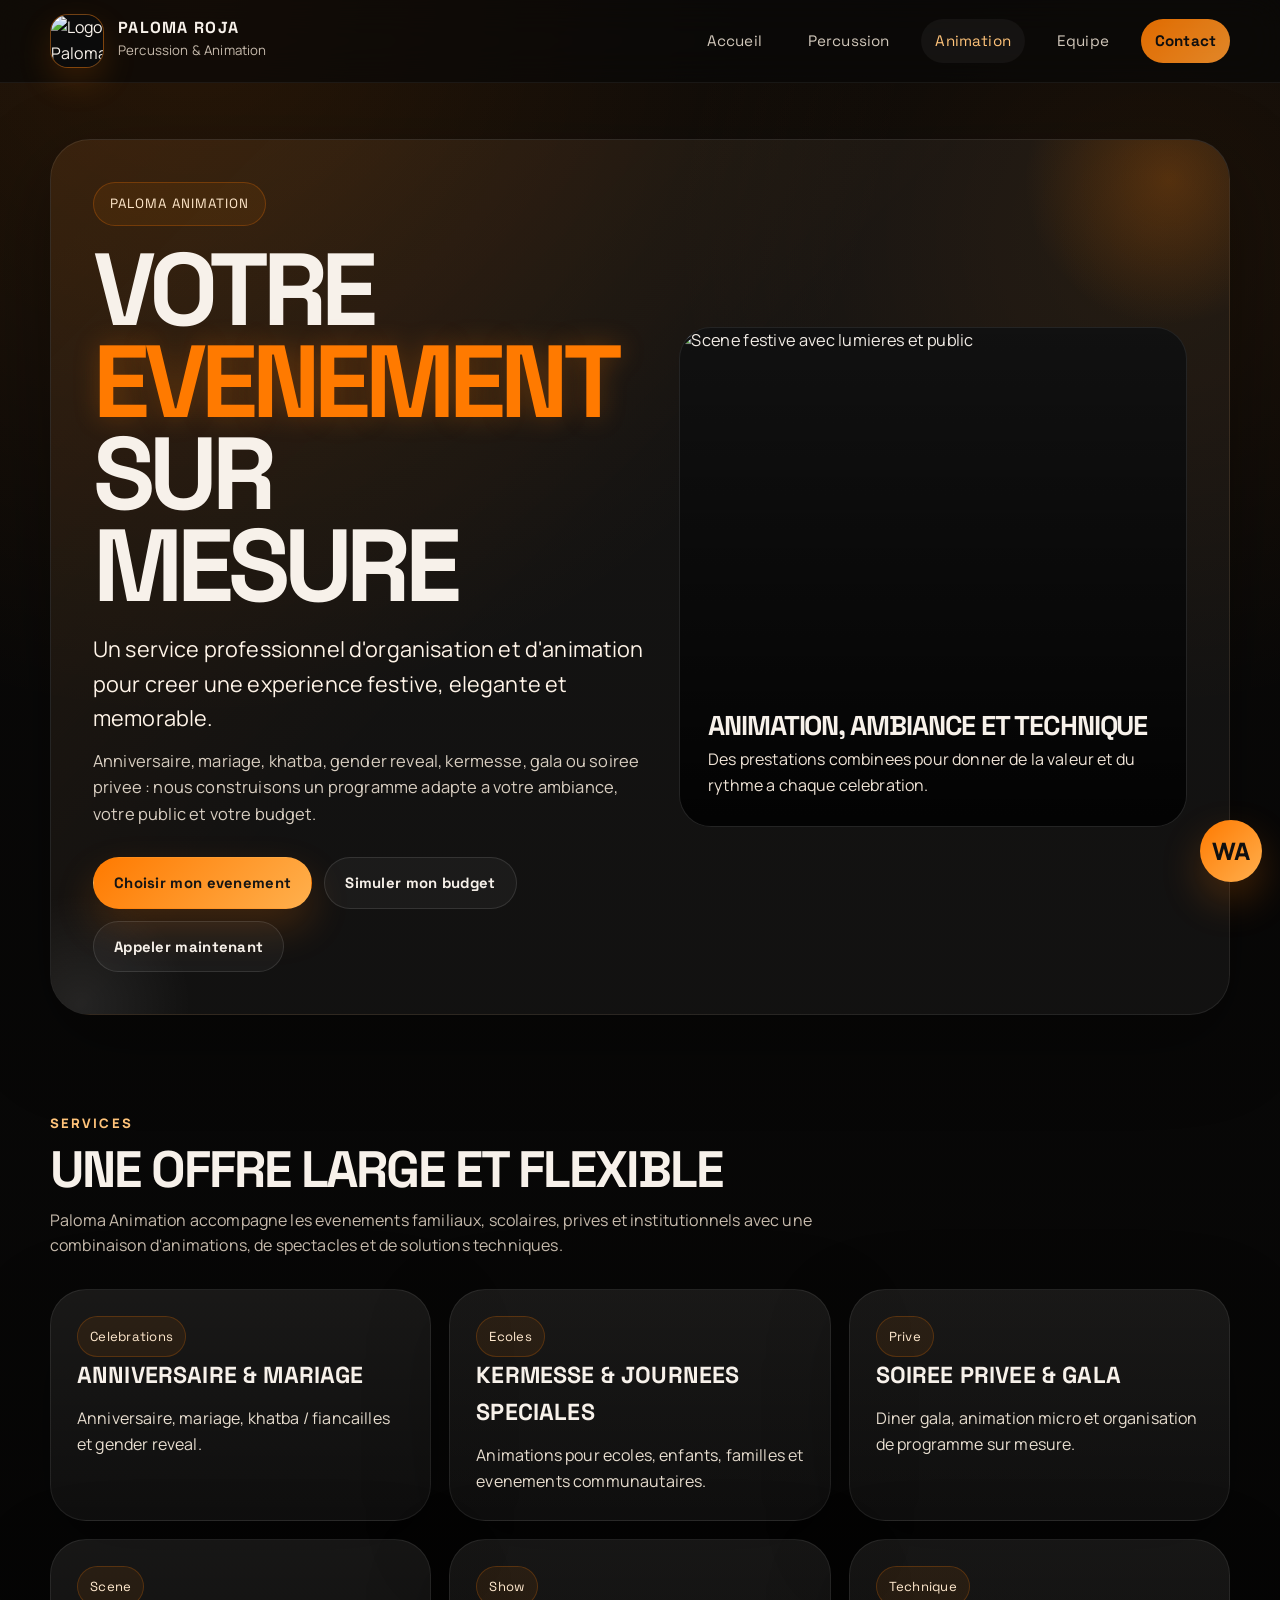
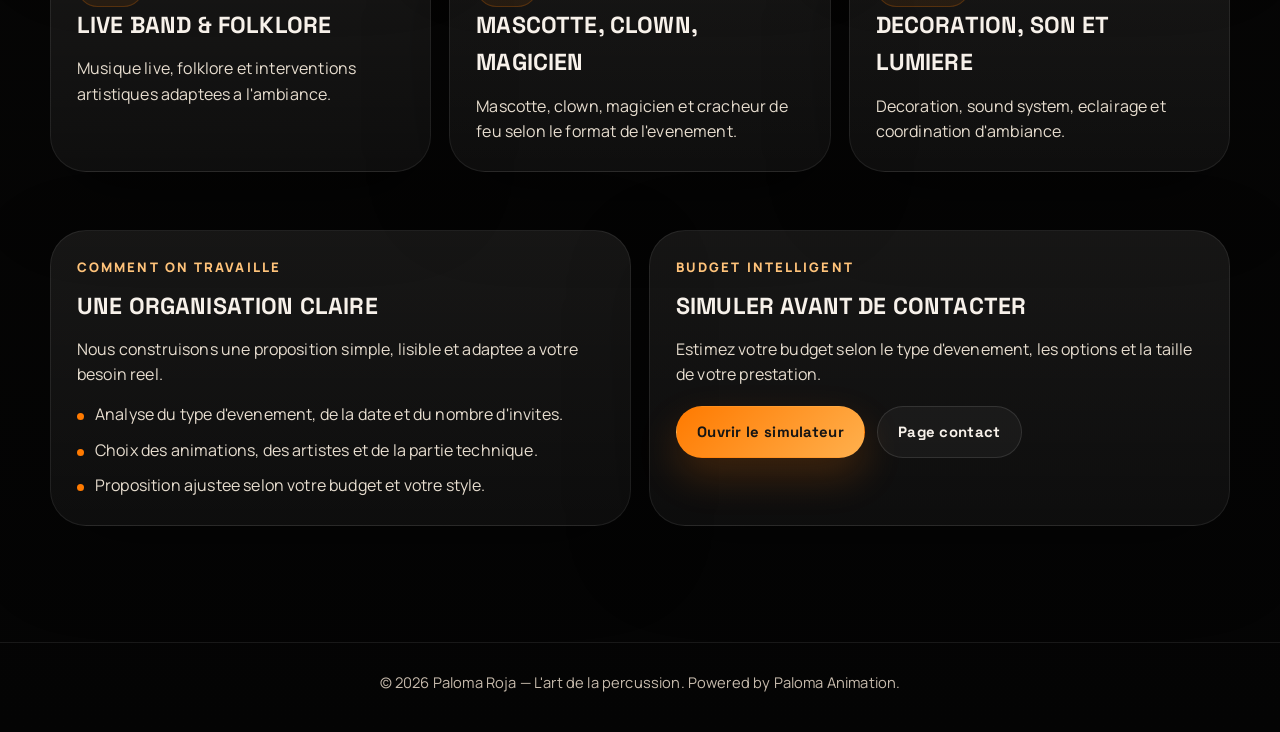
==== animation.html @ 83c39604 "add team page and event budget simulator" ====
<!DOCTYPE html>
<html lang="fr">
<head>
  <meta charset="UTF-8" />
  <meta name="viewport" content="width=device-width, initial-scale=1.0" />
  <title>Paloma Animation</title>
  <meta
    name="description"
    content="Paloma Animation : organisation et animation d'evenements, anniversaires, mariages, ecoles et celebrations."
  />
  <link rel="preconnect" href="https://fonts.googleapis.com" />
  <link rel="preconnect" href="https://fonts.gstatic.com" crossorigin />
  <link
    href="https://fonts.googleapis.com/css2?family=Manrope:wght@400;500;700;800&family=Space+Grotesk:wght@500;700&display=swap"
    rel="stylesheet"
  />
  <link rel="stylesheet" href="style.css" />
</head>
<body>
  <div class="page-shell">
    <nav class="nav">
      <div class="container nav-inner">
        <a class="brand" href="index.html" aria-label="Paloma Roja accueil">
          <div class="brand-mark">
            <img src="logo.png" alt="Logo Paloma Roja" data-logo-image />
          </div>
          <div class="brand-text">
            <strong>Paloma Roja</strong>
            <span>Percussion & Animation</span>
          </div>
        </a>

        <div class="nav-links">
          <a href="index.html" data-nav-link>Accueil</a>
          <a href="percussion.html" data-nav-link>Percussion</a>
          <a href="animation.html" data-nav-link>Animation</a>
          <a href="equipe.html" data-nav-link>Equipe</a>
          <a href="contact.html" data-nav-link class="nav-cta">Contact</a>
        </div>
      </div>
    </nav>

    <main class="main-content">
      <section class="page-hero">
        <div class="container">
          <div class="page-hero-shell">
            <div class="page-hero-grid">
              <div>
                <div class="page-eyebrow">Paloma Animation</div>
                <h1>Votre <span class="accent">evenement</span> sur mesure</h1>
                <p class="page-hero-subtitle">
                  Un service professionnel d'organisation et d'animation pour creer une experience festive, elegante
                  et memorable.
                </p>
                <p class="page-hero-copy">
                  Anniversaire, mariage, khatba, gender reveal, kermesse, gala ou soiree privee : nous construisons un
                  programme adapte a votre ambiance, votre public et votre budget.
                </p>
                <div class="button-row">
                  <a
                    class="btn btn-primary"
                    href="https://wa.me/212612828842?text=Salam%2C%20bghit%20organisation%20dyal%20event%20m3a%20Paloma%20Animation.%0AName%3A%0APhone%3A%0ACity%3A%0AEvent%20type%3A%0ADate%3A%0ANumber%20of%20guests%3A%0AServices%20needed%3A%0ABudget%3A"
                    target="_blank"
                    rel="noopener"
                  >
                    Choisir mon evenement
                  </a>
                  <a class="btn btn-ghost" href="budget.html">Simuler mon budget</a>
                  <a class="btn btn-ghost" href="tel:+212612828842">Appeler maintenant</a>
                </div>
              </div>

              <article class="visual-card">
                <img
                  src="https://images.unsplash.com/photo-1492684223066-81342ee5ff30?auto=format&fit=crop&w=1200&q=80"
                  alt="Scene festive avec lumieres et public"
                />
                <div class="visual-card-copy">
                  <h2>Animation, ambiance et technique</h2>
                  <p>Des prestations combinees pour donner de la valeur et du rythme a chaque celebration.</p>
                </div>
              </article>
            </div>
          </div>
        </div>
      </section>

      <section class="section">
        <div class="container">
          <div class="section-header">
            <div class="section-header-copy">
              <div class="kicker">Services</div>
              <h2>Une offre large et flexible</h2>
              <p>
                Paloma Animation accompagne les evenements familiaux, scolaires, prives et institutionnels avec une
                combinaison d'animations, de spectacles et de solutions techniques.
              </p>
            </div>
          </div>

          <div class="service-grid">
            <article class="service-card">
              <span class="service-tag">Celebrations</span>
              <h3>Anniversaire & mariage</h3>
              <p>Anniversaire, mariage, khatba / fiancailles et gender reveal.</p>
            </article>
            <article class="service-card">
              <span class="service-tag">Ecoles</span>
              <h3>Kermesse & journees speciales</h3>
              <p>Animations pour ecoles, enfants, familles et evenements communautaires.</p>
            </article>
            <article class="service-card">
              <span class="service-tag">Prive</span>
              <h3>Soiree privee & gala</h3>
              <p>Diner gala, animation micro et organisation de programme sur mesure.</p>
            </article>
            <article class="service-card">
              <span class="service-tag">Scene</span>
              <h3>Live band & folklore</h3>
              <p>Musique live, folklore et interventions artistiques adaptees a l'ambiance.</p>
            </article>
            <article class="service-card">
              <span class="service-tag">Show</span>
              <h3>Mascotte, clown, magicien</h3>
              <p>Mascotte, clown, magicien et cracheur de feu selon le format de l'evenement.</p>
            </article>
            <article class="service-card">
              <span class="service-tag">Technique</span>
              <h3>Decoration, son et lumiere</h3>
              <p>Decoration, sound system, eclairage et coordination d'ambiance.</p>
            </article>
          </div>

          <div class="dual-grid section">
            <article class="feature-card">
              <div class="kicker">Comment on travaille</div>
              <h3>Une organisation claire</h3>
              <p>Nous construisons une proposition simple, lisible et adaptee a votre besoin reel.</p>
              <ul>
                <li>Analyse du type d'evenement, de la date et du nombre d'invites.</li>
                <li>Choix des animations, des artistes et de la partie technique.</li>
                <li>Proposition ajustee selon votre budget et votre style.</li>
              </ul>
            </article>

            <article class="feature-card">
              <div class="kicker">Budget intelligent</div>
              <h3>Simuler avant de contacter</h3>
              <p>Estimez votre budget selon le type d'evenement, les options et la taille de votre prestation.</p>
              <div class="button-row" style="margin-top: 18px;">
                <a class="btn btn-primary" href="budget.html">Ouvrir le simulateur</a>
                <a class="btn btn-ghost" href="contact.html">Page contact</a>
              </div>
            </article>
          </div>
        </div>
      </section>
    </main>

    <a
      class="floating-whatsapp"
      href="https://wa.me/212612828842"
      target="_blank"
      rel="noopener"
      aria-label="Contacter Paloma Roja sur WhatsApp"
    >
      WA
    </a>

    <footer>
      <div class="container">&copy; 2026 Paloma Roja &mdash; L'art de la percussion. Powered by Paloma Animation.</div>
    </footer>
  </div>

  <script src="script.js"></script>
</body>
</html>
---- style.css ----
:root {
  --bg: #050505;
  --bg-soft: #0d0d0d;
  --panel: rgba(255, 248, 240, 0.055);
  --panel-strong: rgba(255, 248, 240, 0.09);
  --text: #f7f1ea;
  --muted: #c7bbad;
  --line: rgba(255, 255, 255, 0.11);
  --orange: #ff7a00;
  --orange-soft: #ffc37a;
  --shadow: 0 28px 80px rgba(0, 0, 0, 0.34);
  --radius-xl: 36px;
  --radius-lg: 26px;
  --radius-md: 18px;
  --container: min(1180px, calc(100% - 32px));
}

* {
  box-sizing: border-box;
  margin: 0;
  padding: 0;
}

body {
  font-family: "Manrope", sans-serif;
  background:
    radial-gradient(circle at 15% 0%, rgba(255, 122, 0, 0.12), transparent 28%),
    radial-gradient(circle at 90% 10%, rgba(255, 122, 0, 0.08), transparent 20%),
    linear-gradient(180deg, #0b0a09 0%, #040404 100%);
  color: var(--text);
  line-height: 1.6;
  min-height: 100vh;
  letter-spacing: 0.01em;
}

img {
  max-width: 100%;
  display: block;
}

a {
  color: inherit;
  text-decoration: none;
}

.container {
  width: var(--container);
  margin: 0 auto;
}

.page-shell {
  min-height: 100vh;
  display: flex;
  flex-direction: column;
}

.main-content {
  flex: 1;
}

.nav {
  position: sticky;
  top: 0;
  z-index: 40;
  border-bottom: 1px solid rgba(255, 255, 255, 0.06);
  background: rgba(7, 7, 7, 0.64);
  backdrop-filter: blur(18px);
}

.nav-inner {
  display: flex;
  align-items: center;
  justify-content: space-between;
  gap: 16px;
  padding: 14px 0;
}

.brand {
  display: flex;
  align-items: center;
  gap: 14px;
  min-width: 0;
}

.brand-mark {
  width: 54px;
  height: 54px;
  border-radius: 18px;
  background:
    linear-gradient(145deg, rgba(255, 122, 0, 0.26), rgba(255, 255, 255, 0.08)),
    rgba(255, 255, 255, 0.04);
  border: 1px solid rgba(255, 122, 0, 0.3);
  display: grid;
  place-items: center;
  overflow: hidden;
  box-shadow: 0 14px 34px rgba(255, 122, 0, 0.16);
  flex-shrink: 0;
  position: relative;
}

.brand-mark img {
  width: 100%;
  height: 100%;
  object-fit: contain;
  background: #0b0b0b;
}

.brand-mark::after {
  content: "PR";
  position: absolute;
  inset: 0;
  display: grid;
  place-items: center;
  font-family: "Space Grotesk", sans-serif;
  font-size: 1rem;
  letter-spacing: 0.18em;
  color: var(--orange-soft);
  opacity: 0;
  transition: opacity 0.2s ease;
}

.brand-mark.no-logo::after {
  opacity: 1;
}

.brand-text strong,
h1,
h2,
h3,
.pill,
.btn,
.stat strong,
.service-tag,
.page-eyebrow,
.nav-links a {
  font-family: "Space Grotesk", sans-serif;
}

.brand-text strong {
  display: block;
  font-size: 1rem;
  line-height: 1.1;
  text-transform: uppercase;
  letter-spacing: 0.08em;
}

.brand-text span {
  color: var(--muted);
  font-size: 0.83rem;
}

.nav-links {
  display: flex;
  align-items: center;
  gap: 18px;
  color: #ede2d4;
  font-size: 0.95rem;
}

.nav-links a {
  opacity: 0.88;
  transition: color 0.25s ease, opacity 0.25s ease, background 0.25s ease;
  padding: 10px 14px;
  border-radius: 999px;
}

.nav-links a:hover,
.nav-links a:focus-visible,
.nav-links a.is-active {
  color: var(--orange-soft);
  opacity: 1;
  background: rgba(255, 248, 240, 0.045);
}

.nav-cta {
  background: linear-gradient(135deg, var(--orange), #ff9a2f);
  color: #111;
  font-weight: 800;
}

.hero,
.page-hero {
  padding: 56px 0 40px;
}

.hero-shell,
.page-hero-shell {
  position: relative;
  overflow: hidden;
  border: 1px solid rgba(255, 255, 255, 0.08);
  border-radius: 40px;
  padding: 42px;
  background:
    linear-gradient(135deg, rgba(255, 122, 0, 0.09), rgba(255, 255, 255, 0.015) 45%),
    rgba(255, 248, 240, 0.028);
  box-shadow: var(--shadow);
}

.hero-shell::before,
.hero-shell::after,
.page-hero-shell::before,
.page-hero-shell::after {
  content: "";
  position: absolute;
  border-radius: 50%;
  pointer-events: none;
}

.hero-shell::before,
.page-hero-shell::before {
  width: 300px;
  height: 300px;
  top: -110px;
  right: -90px;
  background: radial-gradient(circle, rgba(255, 122, 0, 0.22), transparent 68%);
}

.hero-shell::after,
.page-hero-shell::after {
  width: 240px;
  height: 240px;
  left: -90px;
  bottom: -110px;
  background: radial-gradient(circle, rgba(255, 255, 255, 0.08), transparent 65%);
}

.hero-grid,
.page-hero-grid {
  display: grid;
  grid-template-columns: minmax(0, 1fr) minmax(360px, 0.92fr);
  gap: 34px;
  align-items: center;
  position: relative;
  z-index: 1;
}

.pill,
.page-eyebrow {
  display: inline-flex;
  align-items: center;
  gap: 10px;
  padding: 10px 16px;
  border-radius: 999px;
  border: 1px solid rgba(255, 122, 0, 0.26);
  background: rgba(255, 122, 0, 0.08);
  color: #ffe7ca;
  font-size: 0.84rem;
  letter-spacing: 0.08em;
  text-transform: uppercase;
  margin-bottom: 18px;
}

.pill-dot {
  width: 8px;
  height: 8px;
  border-radius: 50%;
  background: var(--orange);
  box-shadow: 0 0 18px rgba(255, 122, 0, 0.9);
}

h1 {
  font-size: clamp(3.2rem, 8vw, 6.6rem);
  line-height: 0.9;
  text-transform: uppercase;
  letter-spacing: -0.06em;
  max-width: 10ch;
  margin-bottom: 20px;
}

.accent {
  color: var(--orange);
  text-shadow: 0 0 26px rgba(255, 122, 0, 0.28);
}

.hero-subtitle,
.page-hero-subtitle {
  font-size: clamp(1.05rem, 2.2vw, 1.35rem);
  color: #fff4e8;
  margin-bottom: 12px;
  max-width: 44rem;
}

.hero-copy,
.page-hero-copy,
.section-copy,
.card p,
.split-panel p,
.cta-copy p,
.contact-intro {
  color: #d8cec1;
}

.hero-copy,
.page-hero-copy {
  max-width: 44rem;
  margin-bottom: 30px;
  font-size: 1.03rem;
}

.hero-actions,
.button-row {
  display: flex;
  flex-wrap: wrap;
  gap: 12px;
  align-items: center;
}

.btn {
  display: inline-flex;
  align-items: center;
  justify-content: center;
  gap: 10px;
  min-height: 50px;
  padding: 13px 20px;
  border-radius: 999px;
  border: 1px solid transparent;
  font-size: 0.93rem;
  font-weight: 700;
  letter-spacing: 0.02em;
  transition: transform 0.25s ease, box-shadow 0.25s ease, border-color 0.25s ease, background 0.25s ease;
}

.btn:hover,
.btn:focus-visible {
  transform: translateY(-2px);
}

.btn-primary {
  color: #141414;
  background: linear-gradient(135deg, var(--orange), #ffb04d);
  box-shadow: 0 18px 40px rgba(255, 122, 0, 0.2);
}

.btn-ghost {
  border-color: var(--line);
  background: rgba(255, 255, 255, 0.04);
  color: var(--text);
}

.btn-ghost:hover,
.btn-ghost:focus-visible {
  border-color: rgba(255, 122, 0, 0.45);
  color: #ffe6ca;
}

.hero-stats {
  display: grid;
  grid-template-columns: repeat(3, minmax(0, 1fr));
  gap: 12px;
  margin-top: 34px;
}

.stat {
  padding: 18px;
  border-radius: 22px;
  background: rgba(255, 248, 240, 0.04);
  border: 1px solid rgba(255, 255, 255, 0.07);
}

.stat strong {
  display: block;
  font-size: 1.3rem;
  color: var(--orange-soft);
  margin-bottom: 4px;
}

.stat span {
  color: var(--muted);
  font-size: 0.92rem;
}

.hero-visual,
.page-hero-visual {
  display: grid;
  gap: 14px;
}

.hero-main-card,
.visual-card {
  position: relative;
  min-height: 500px;
  border-radius: 32px;
  overflow: hidden;
  border: 1px solid rgba(255, 255, 255, 0.08);
  background: #111;
}

.hero-main-card img,
.visual-card img {
  width: 100%;
  height: 100%;
  object-fit: cover;
  transform: scale(1.02);
  filter: saturate(0.92) contrast(1.04);
}

.hero-main-overlay,
.visual-card-copy {
  position: absolute;
  inset: 0;
  display: flex;
  flex-direction: column;
  justify-content: flex-end;
  padding: 28px;
  background: linear-gradient(180deg, rgba(0, 0, 0, 0.02), rgba(0, 0, 0, 0.84));
}

.hero-main-overlay h2,
.visual-card-copy h2,
.visual-card-copy h3 {
  font-size: 1.7rem;
  text-transform: uppercase;
  margin-bottom: 8px;
}

.hero-main-overlay p,
.visual-card-copy p {
  color: #efe3d6;
  max-width: 28rem;
}

.hero-bottom-grid {
  display: grid;
  grid-template-columns: 1fr 1fr;
  gap: 14px;
}

.mini-card {
  position: relative;
  min-height: 180px;
  overflow: hidden;
  border-radius: 24px;
  border: 1px solid rgba(255, 255, 255, 0.08);
  background: #111;
}

.mini-card img {
  width: 100%;
  height: 100%;
  object-fit: cover;
}

.mini-card span {
  position: absolute;
  left: 16px;
  bottom: 14px;
  padding: 8px 12px;
  border-radius: 999px;
  background: rgba(0, 0, 0, 0.58);
  border: 1px solid rgba(255, 255, 255, 0.12);
  font-size: 0.85rem;
  font-weight: 700;
}

.section {
  padding: 58px 0;
}

.section-header {
  display: flex;
  justify-content: space-between;
  gap: 18px;
  align-items: end;
  margin-bottom: 30px;
}

.section-header-copy {
  max-width: 50rem;
}

.kicker {
  color: var(--orange-soft);
  text-transform: uppercase;
  letter-spacing: 0.16em;
  font-size: 0.82rem;
  font-weight: 800;
  margin-bottom: 10px;
}

h2 {
  font-size: clamp(2.1rem, 4vw, 3.5rem);
  line-height: 1;
  text-transform: uppercase;
  letter-spacing: -0.04em;
  margin-bottom: 12px;
}

.section-header p {
  color: var(--muted);
}

.paths,
.service-grid,
.contact-grid,
.dual-grid,
.stats-grid,
.member-grid,
.form-grid,
.checkbox-grid {
  display: grid;
  gap: 18px;
}

.paths {
  grid-template-columns: repeat(2, minmax(0, 1fr));
}

.service-grid {
  grid-template-columns: repeat(3, minmax(0, 1fr));
  margin-top: 18px;
}

.contact-grid,
.dual-grid {
  grid-template-columns: repeat(2, minmax(0, 1fr));
}

.stats-grid {
  grid-template-columns: repeat(4, minmax(0, 1fr));
}

.member-grid {
  grid-template-columns: repeat(3, minmax(0, 1fr));
}

.form-grid {
  grid-template-columns: repeat(2, minmax(0, 1fr));
}

.checkbox-grid {
  grid-template-columns: repeat(2, minmax(0, 1fr));
}

.path-card,
.split-panel,
.contact-card,
.service-card,
.cta-card,
.feature-card,
.stat-card,
.member-card,
.budget-form-card,
.budget-summary-card,
.placeholder-card {
  background:
    linear-gradient(180deg, rgba(255, 248, 240, 0.055), rgba(255, 255, 255, 0.02)),
    rgba(255, 255, 255, 0.018);
  border: 1px solid rgba(255, 255, 255, 0.08);
  border-radius: var(--radius-xl);
  box-shadow: var(--shadow);
}

.path-card,
.service-card,
.contact-card,
.feature-card,
.stat-card,
.member-card {
  transition: transform 0.28s ease, border-color 0.28s ease;
}

.path-card:hover,
.service-card:hover,
.contact-card:hover,
.feature-card:hover,
.stat-card:hover,
.member-card:hover {
  transform: translateY(-5px);
  border-color: rgba(255, 122, 0, 0.28);
}

.path-card {
  overflow: hidden;
}

.path-card img {
  width: 100%;
  height: 340px;
  object-fit: cover;
  filter: saturate(0.9) contrast(1.02);
}

.path-content,
.service-card,
.contact-card,
.feature-card,
.stat-card,
.budget-form-card,
.budget-summary-card,
.placeholder-card {
  padding: 26px;
}

.path-content h3,
.split-panel h3,
.cta-copy h3,
.service-card h3,
.feature-card h3,
.contact-feature-copy h3 {
  font-size: 1.45rem;
  text-transform: uppercase;
  margin-bottom: 12px;
}

.path-content p,
.service-card p,
.feature-card p {
  color: #e7ddcf;
}

.service-tags {
  display: flex;
  flex-wrap: wrap;
  gap: 10px;
  margin-bottom: 20px;
}

.service-tag {
  padding: 9px 12px;
  border-radius: 999px;
  background: rgba(255, 122, 0, 0.08);
  border: 1px solid rgba(255, 122, 0, 0.22);
  color: #ffe9ce;
  font-size: 0.82rem;
  letter-spacing: 0.02em;
  display: inline-flex;
}

.split-layout {
  display: grid;
  grid-template-columns: minmax(0, 0.92fr) minmax(0, 1.08fr);
  gap: 24px;
  margin-top: 22px;
}

.split-panel {
  padding: 28px;
}

.split-image {
  width: 100%;
  height: 320px;
  object-fit: cover;
  border-radius: 24px;
  margin-bottom: 24px;
  filter: saturate(0.9) contrast(1.02);
}

.check-list {
  display: grid;
  gap: 12px;
  margin-top: 18px;
}

.check-item {
  display: grid;
  grid-template-columns: 24px 1fr;
  gap: 12px;
  align-items: start;
  padding: 12px 0;
  border-bottom: 1px solid rgba(255, 255, 255, 0.08);
}

.check-item:last-child {
  border-bottom: none;
  padding-bottom: 0;
}

.check-icon {
  width: 24px;
  height: 24px;
  display: grid;
  place-items: center;
  border-radius: 50%;
  background: rgba(255, 122, 0, 0.14);
  color: var(--orange-soft);
  font-weight: 800;
}

.cta-card {
  margin-top: 22px;
  padding: 28px;
  display: flex;
  justify-content: space-between;
  align-items: center;
  gap: 18px;
  background:
    radial-gradient(circle at 15% 20%, rgba(255, 122, 0, 0.13), transparent 34%),
    linear-gradient(180deg, rgba(255, 248, 240, 0.07), rgba(255, 255, 255, 0.03));
}

.cta-copy {
  max-width: 42rem;
}

.feature-card ul {
  list-style: none;
  display: grid;
  gap: 10px;
  margin-top: 14px;
}

.feature-card li {
  color: #e7ddcf;
  padding-left: 18px;
  position: relative;
}

.feature-card li::before {
  content: "";
  position: absolute;
  left: 0;
  top: 11px;
  width: 7px;
  height: 7px;
  border-radius: 50%;
  background: var(--orange);
}

.stat-card strong {
  color: var(--orange-soft);
  display: block;
  font-size: 1.25rem;
  margin-bottom: 8px;
}

.contact-section {
  padding-bottom: 92px;
}

.member-card {
  overflow: hidden;
}

.member-photo {
  width: 100%;
  height: 390px;
  object-fit: cover;
  background: #111;
  border-bottom: 1px solid rgba(255, 255, 255, 0.08);
}

.member-content {
  padding: 24px;
}

.member-role {
  display: inline-flex;
  margin-bottom: 14px;
  padding: 8px 12px;
  border-radius: 999px;
  background: rgba(255, 122, 0, 0.08);
  border: 1px solid rgba(255, 122, 0, 0.2);
  color: #ffe6ca;
  font-size: 0.8rem;
  letter-spacing: 0.08em;
  text-transform: uppercase;
  font-family: "Space Grotesk", sans-serif;
}

.member-content h3 {
  font-size: 1.45rem;
  text-transform: uppercase;
  margin-bottom: 4px;
}

.member-name {
  color: var(--orange-soft);
  margin-bottom: 12px;
  font-size: 0.95rem;
  letter-spacing: 0.06em;
  text-transform: uppercase;
}

.member-content p {
  color: #e7ddcf;
}

.budget-layout {
  display: grid;
  grid-template-columns: minmax(0, 1.15fr) minmax(320px, 0.85fr);
  gap: 24px;
  align-items: start;
}

.budget-form-card,
.budget-summary-card,
.placeholder-card {
  box-shadow: var(--shadow);
}

.field {
  display: grid;
  gap: 10px;
}

.field label,
.section-label {
  color: #fff3e5;
  font-size: 0.92rem;
  font-weight: 700;
  letter-spacing: 0.03em;
}

.field select,
.field input,
.check-option {
  width: 100%;
  border-radius: 18px;
  border: 1px solid rgba(255, 255, 255, 0.12);
  background: rgba(255, 255, 255, 0.03);
  color: var(--text);
}

.field select,
.field input {
  min-height: 52px;
  padding: 0 16px;
  outline: none;
}

.field select:focus,
.field input:focus {
  border-color: rgba(255, 122, 0, 0.36);
  box-shadow: 0 0 0 3px rgba(255, 122, 0, 0.08);
}

.check-option {
  display: flex;
  gap: 12px;
  align-items: flex-start;
  padding: 14px 16px;
  cursor: pointer;
}

.check-option input {
  width: 18px;
  height: 18px;
  margin-top: 2px;
  accent-color: var(--orange);
}

.check-option strong {
  display: block;
  color: #fff4e8;
  font-size: 0.95rem;
}

.check-option span {
  display: block;
  color: var(--muted);
  font-size: 0.88rem;
}

.budget-summary-card {
  position: sticky;
  top: 96px;
}

.estimate-label {
  color: var(--orange-soft);
  font-size: 0.82rem;
  text-transform: uppercase;
  letter-spacing: 0.15em;
  margin-bottom: 10px;
  font-family: "Space Grotesk", sans-serif;
}

.price-total {
  font-size: clamp(2.2rem, 5vw, 3.8rem);
  line-height: 0.95;
  margin-bottom: 14px;
  font-family: "Space Grotesk", sans-serif;
}

.estimate-note,
.placeholder-card p,
.budget-summary-card p {
  color: var(--muted);
}

.summary-list {
  list-style: none;
  display: grid;
  gap: 10px;
  margin: 20px 0 24px;
}

.summary-list li {
  display: flex;
  justify-content: space-between;
  gap: 12px;
  color: #efe3d6;
  padding-bottom: 10px;
  border-bottom: 1px solid rgba(255, 255, 255, 0.08);
}

.summary-list li.summary-empty {
  display: block;
}

.summary-list li span:last-child {
  color: var(--orange-soft);
  white-space: nowrap;
}

.summary-list .summary-empty {
  display: block;
  color: var(--muted);
}

.placeholder-card {
  text-align: left;
}

.placeholder-card .button-row {
  margin-top: 22px;
}

.small-note {
  font-size: 0.88rem;
  color: var(--muted);
}

.contact-wrap {
  display: grid;
  grid-template-columns: minmax(0, 0.9fr) minmax(0, 1.1fr);
  gap: 18px;
  align-items: stretch;
}

.contact-feature {
  border-radius: 34px;
  overflow: hidden;
  border: 1px solid rgba(255, 255, 255, 0.08);
  min-height: 100%;
  position: relative;
}

.contact-feature img {
  width: 100%;
  height: 100%;
  min-height: 430px;
  object-fit: cover;
  filter: saturate(0.9) contrast(1.02);
}

.contact-feature::after {
  content: "";
  position: absolute;
  inset: 0;
  background: linear-gradient(180deg, rgba(0, 0, 0, 0.12), rgba(0, 0, 0, 0.74));
}

.contact-feature-copy {
  position: absolute;
  inset: auto 22px 22px 22px;
  z-index: 1;
}

.contact-feature-copy p {
  color: #f3e7d7;
}

.contact-card strong {
  display: block;
  color: var(--orange-soft);
  text-transform: uppercase;
  font-size: 0.85rem;
  letter-spacing: 0.14em;
  margin-bottom: 8px;
}

.contact-card span {
  display: block;
  font-size: 1.05rem;
  color: #fff3e5;
}

.contact-card p {
  color: var(--muted);
  margin-top: 8px;
  font-size: 0.95rem;
}

.full-span {
  grid-column: 1 / -1;
}

.floating-whatsapp {
  position: fixed;
  right: 18px;
  bottom: 18px;
  z-index: 60;
  width: 62px;
  height: 62px;
  border-radius: 50%;
  display: grid;
  place-items: center;
  background: linear-gradient(135deg, var(--orange), #ffaf4e);
  color: #101010;
  font-size: 1.5rem;
  font-weight: 900;
  box-shadow: 0 18px 42px rgba(255, 122, 0, 0.24);
  transition: transform 0.25s ease;
}

.floating-whatsapp:hover,
.floating-whatsapp:focus-visible {
  transform: translateY(-3px) scale(1.02);
}

footer {
  border-top: 1px solid rgba(255, 255, 255, 0.08);
  padding: 28px 0 38px;
  color: var(--muted);
  text-align: center;
  font-size: 0.92rem;
}

@media (max-width: 980px) {
  .hero-grid,
  .page-hero-grid,
  .paths,
  .split-layout,
  .contact-wrap,
  .service-grid,
  .stats-grid,
  .dual-grid,
  .member-grid,
  .budget-layout {
    grid-template-columns: 1fr;
  }

  .hero-main-card,
  .visual-card {
    min-height: 360px;
  }

  .section-header {
    align-items: start;
    flex-direction: column;
  }
}

@media (max-width: 760px) {
  .nav-links {
    display: none;
  }

  .hero-shell,
  .page-hero-shell,
  .path-content,
  .split-panel,
  .cta-card,
  .contact-card,
  .feature-card,
  .stat-card,
  .budget-form-card,
  .budget-summary-card,
  .placeholder-card {
    padding-left: 20px;
    padding-right: 20px;
  }

  .hero-bottom-grid,
  .hero-stats,
  .contact-grid,
  .form-grid,
  .checkbox-grid {
    grid-template-columns: 1fr;
  }

  .cta-card {
    align-items: start;
    flex-direction: column;
  }
}

@media (max-width: 560px) {
  .hero-shell,
  .page-hero-shell {
    padding: 22px;
  }

  .hero,
  .page-hero {
    padding-top: 28px;
  }

  .btn {
    width: 100%;
  }

  .path-card img,
  .contact-feature img,
  .member-photo {
    height: 240px;
    min-height: 240px;
  }
}
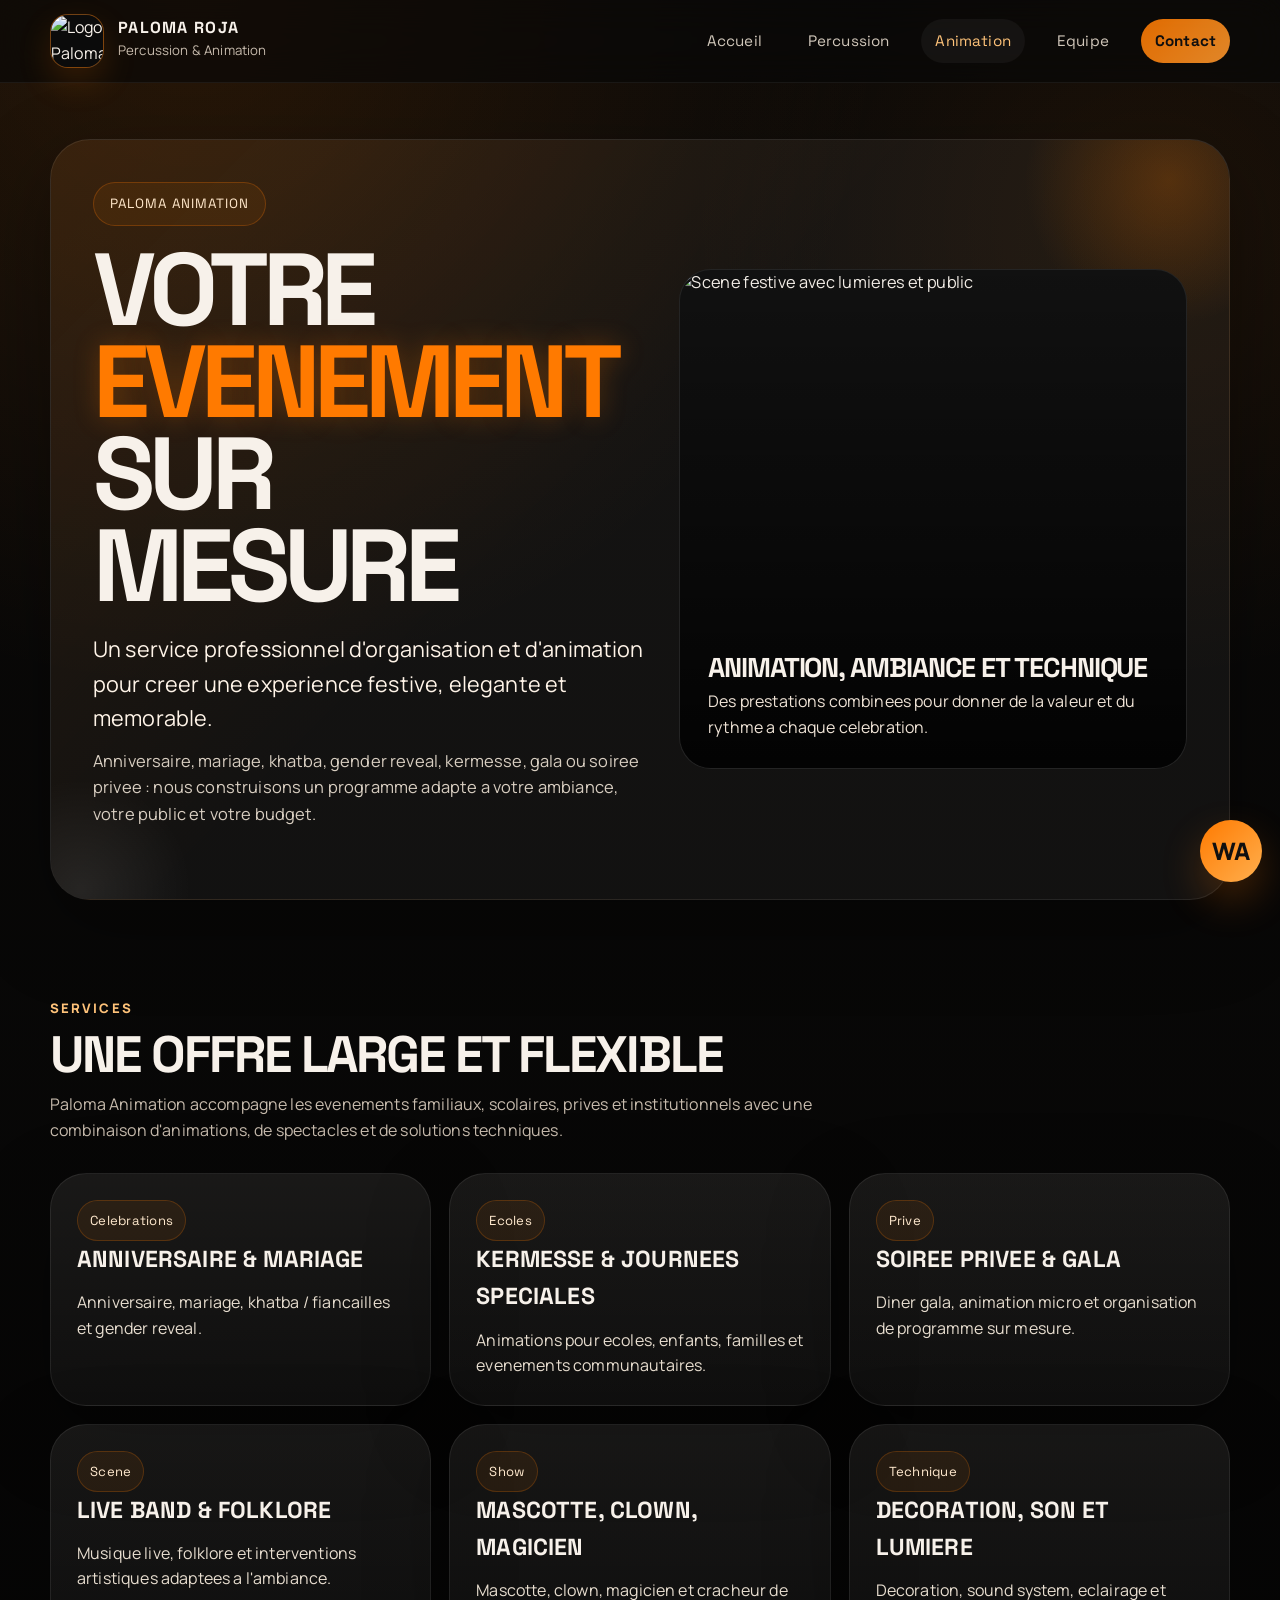
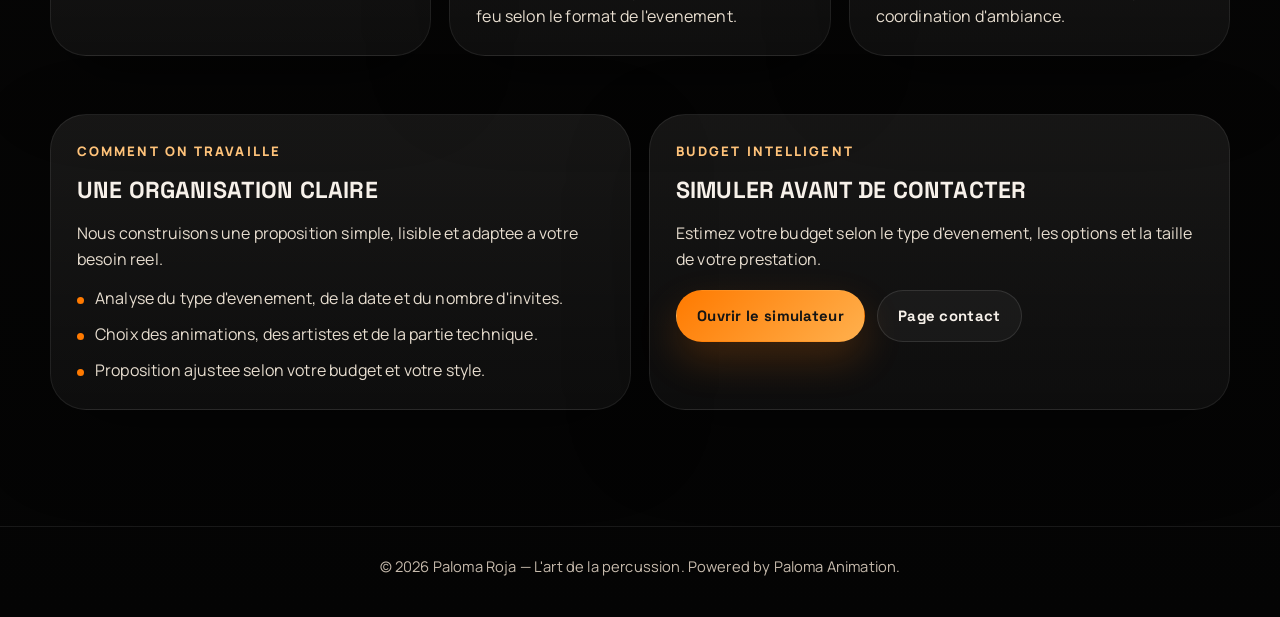
==== commit 4738cb88: "refine team page and budget estimator" ====
--- a/animation.html
+++ b/animation.html
@@ -56,18 +56,6 @@
                   Anniversaire, mariage, khatba, gender reveal, kermesse, gala ou soiree privee : nous construisons un
                   programme adapte a votre ambiance, votre public et votre budget.
                 </p>
-                <div class="button-row">
-                  <a
-                    class="btn btn-primary"
-                    href="https://wa.me/212612828842?text=Salam%2C%20bghit%20organisation%20dyal%20event%20m3a%20Paloma%20Animation.%0AName%3A%0APhone%3A%0ACity%3A%0AEvent%20type%3A%0ADate%3A%0ANumber%20of%20guests%3A%0AServices%20needed%3A%0ABudget%3A"
-                    target="_blank"
-                    rel="noopener"
-                  >
-                    Choisir mon evenement
-                  </a>
-                  <a class="btn btn-ghost" href="budget.html">Simuler mon budget</a>
-                  <a class="btn btn-ghost" href="tel:+212612828842">Appeler maintenant</a>
-                </div>
               </div>
 
               <article class="visual-card">
--- a/style.css
+++ b/style.css
@@ -341,6 +341,12 @@
 .btn-ghost:focus-visible {
   border-color: rgba(255, 122, 0, 0.45);
   color: #ffe6ca;
+}
+
+.btn.is-disabled,
+.btn[aria-disabled="true"] {
+  opacity: 0.55;
+  pointer-events: none;
 }
 
 .hero-stats {
@@ -736,6 +742,7 @@
   width: 100%;
   height: 390px;
   object-fit: cover;
+  object-position: center top;
   background: #111;
   border-bottom: 1px solid rgba(255, 255, 255, 0.08);
 }
@@ -922,6 +929,200 @@
   color: var(--muted);
 }
 
+.profile-stack {
+  display: grid;
+  gap: 24px;
+}
+
+.profile-panel {
+  display: grid;
+  grid-template-columns: minmax(340px, 0.95fr) minmax(0, 1.05fr);
+  gap: 22px;
+  align-items: stretch;
+}
+
+.profile-panel.reverse {
+  grid-template-columns: minmax(0, 1.05fr) minmax(340px, 0.95fr);
+}
+
+.profile-card,
+.profile-visual {
+  border-radius: 34px;
+  border: 1px solid rgba(255, 255, 255, 0.08);
+  overflow: hidden;
+  box-shadow: var(--shadow);
+  background:
+    linear-gradient(180deg, rgba(255, 248, 240, 0.055), rgba(255, 255, 255, 0.02)),
+    rgba(255, 255, 255, 0.018);
+}
+
+.profile-card {
+  padding: 30px;
+}
+
+.profile-visual img {
+  width: 100%;
+  height: 100%;
+  min-height: 520px;
+  object-fit: cover;
+  object-position: center top;
+}
+
+.profile-role {
+  display: inline-flex;
+  margin-bottom: 16px;
+  padding: 8px 12px;
+  border-radius: 999px;
+  background: rgba(255, 122, 0, 0.08);
+  border: 1px solid rgba(255, 122, 0, 0.2);
+  color: #ffe6ca;
+  font-size: 0.8rem;
+  letter-spacing: 0.08em;
+  text-transform: uppercase;
+  font-family: "Space Grotesk", sans-serif;
+}
+
+.profile-card h2 {
+  margin-bottom: 6px;
+}
+
+.profile-name {
+  color: var(--orange-soft);
+  margin-bottom: 14px;
+  font-size: 0.98rem;
+  letter-spacing: 0.08em;
+  text-transform: uppercase;
+}
+
+.profile-card p {
+  color: #e7ddcf;
+  margin-bottom: 18px;
+}
+
+.profile-points {
+  list-style: none;
+  display: grid;
+  gap: 10px;
+  margin: 18px 0 24px;
+}
+
+.profile-points li {
+  color: #efe3d6;
+  padding-left: 18px;
+  position: relative;
+}
+
+.profile-points li::before {
+  content: "";
+  position: absolute;
+  left: 0;
+  top: 11px;
+  width: 7px;
+  height: 7px;
+  border-radius: 50%;
+  background: var(--orange);
+}
+
+.option-category {
+  margin-top: 26px;
+}
+
+.option-category h3 {
+  margin-bottom: 12px;
+  font-size: 1.3rem;
+  text-transform: uppercase;
+}
+
+.option-category p {
+  color: var(--muted);
+  margin-bottom: 14px;
+}
+
+.option-grid,
+.package-grid {
+  display: grid;
+  gap: 14px;
+}
+
+.option-grid {
+  grid-template-columns: repeat(2, minmax(0, 1fr));
+}
+
+.package-grid {
+  grid-template-columns: repeat(2, minmax(0, 1fr));
+  margin-top: 18px;
+}
+
+.option-card {
+  border-radius: 24px;
+  border: 1px solid rgba(255, 255, 255, 0.08);
+  background: rgba(255, 255, 255, 0.025);
+  padding: 18px;
+}
+
+.option-card-header {
+  display: flex;
+  gap: 12px;
+  align-items: flex-start;
+}
+
+.option-card input[type="checkbox"],
+.option-card input[type="radio"] {
+  margin-top: 4px;
+  width: 18px;
+  height: 18px;
+  accent-color: var(--orange);
+}
+
+.option-card-title {
+  color: #fff3e5;
+  font-weight: 700;
+  margin-bottom: 4px;
+}
+
+.option-card-meta {
+  color: var(--muted);
+  font-size: 0.88rem;
+}
+
+.option-card-estimate {
+  color: var(--orange-soft);
+  font-size: 0.88rem;
+  margin-top: 8px;
+}
+
+.qty-control {
+  display: none;
+  margin-top: 12px;
+}
+
+.qty-control.is-visible {
+  display: block;
+}
+
+.qty-control label {
+  display: block;
+  color: #fff3e5;
+  font-size: 0.85rem;
+  margin-bottom: 8px;
+}
+
+.qty-control input {
+  width: 100%;
+  min-height: 46px;
+  border-radius: 14px;
+  border: 1px solid rgba(255, 255, 255, 0.12);
+  background: rgba(255, 255, 255, 0.03);
+  color: var(--text);
+  padding: 0 14px;
+}
+
+.inline-note {
+  color: var(--muted);
+  font-size: 0.9rem;
+  margin-top: 10px;
+}
+
 .contact-wrap {
   display: grid;
   grid-template-columns: minmax(0, 0.9fr) minmax(0, 1.1fr);
@@ -1028,7 +1229,11 @@
   .stats-grid,
   .dual-grid,
   .member-grid,
-  .budget-layout {
+  .budget-layout,
+  .profile-panel,
+  .profile-panel.reverse,
+  .option-grid,
+  .package-grid {
     grid-template-columns: 1fr;
   }
 
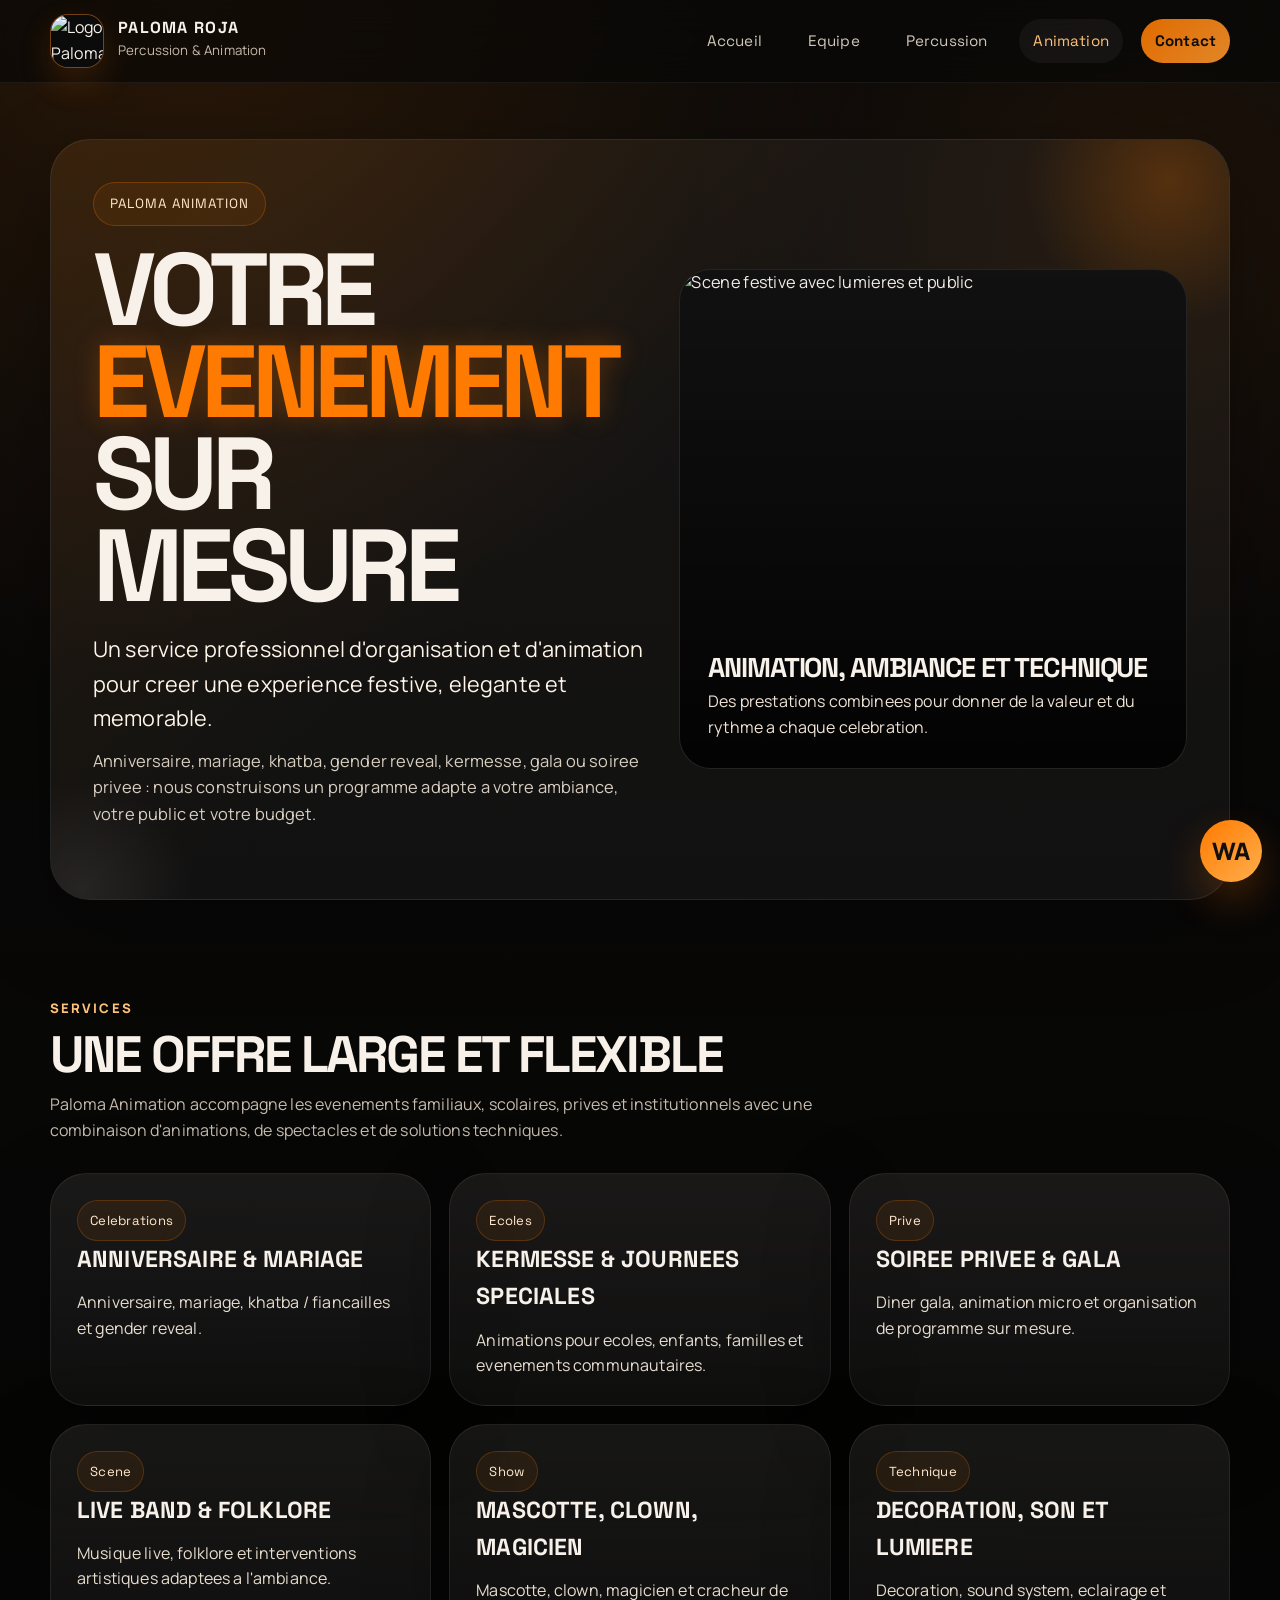
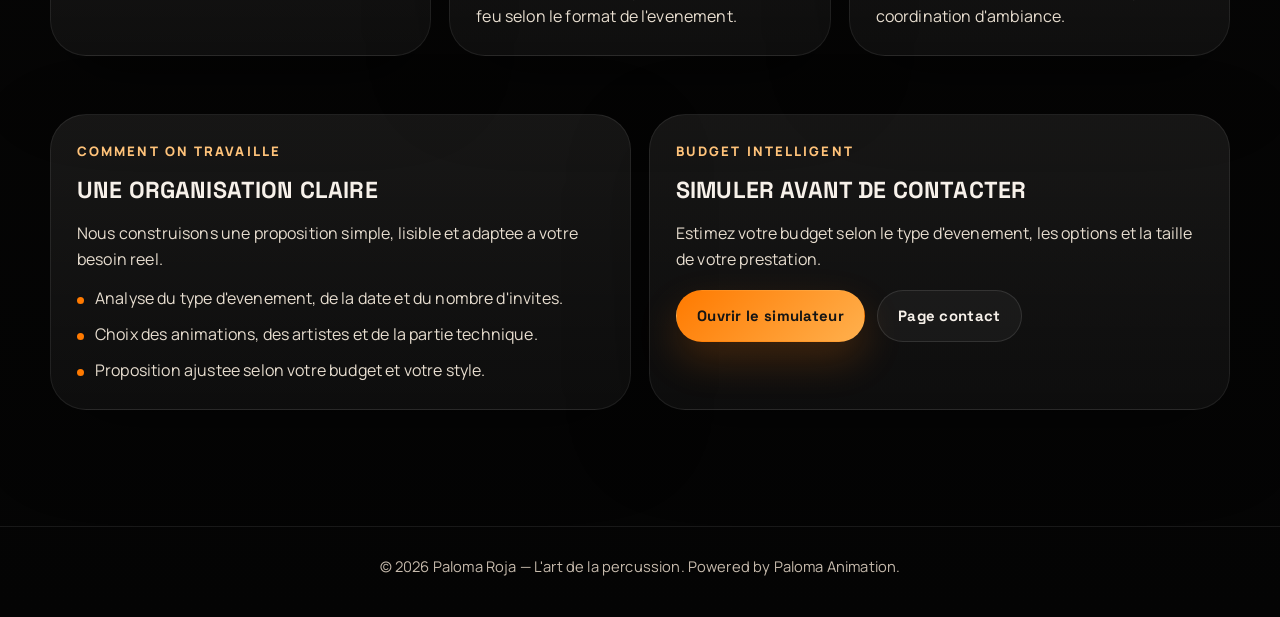
==== commit 1831fbee: "update team hero image and nav order" ====
--- a/animation.html
+++ b/animation.html
@@ -32,9 +32,9 @@
 
         <div class="nav-links">
           <a href="index.html" data-nav-link>Accueil</a>
+          <a href="equipe.html" data-nav-link>Equipe</a>
           <a href="percussion.html" data-nav-link>Percussion</a>
           <a href="animation.html" data-nav-link>Animation</a>
-          <a href="equipe.html" data-nav-link>Equipe</a>
           <a href="contact.html" data-nav-link class="nav-cta">Contact</a>
         </div>
       </div>
--- a/style.css
+++ b/style.css
@@ -398,6 +398,10 @@
   object-fit: cover;
   transform: scale(1.02);
   filter: saturate(0.92) contrast(1.04);
+}
+
+.visual-card.team-shot img {
+  object-position: center top;
 }
 
 .hero-main-overlay,
